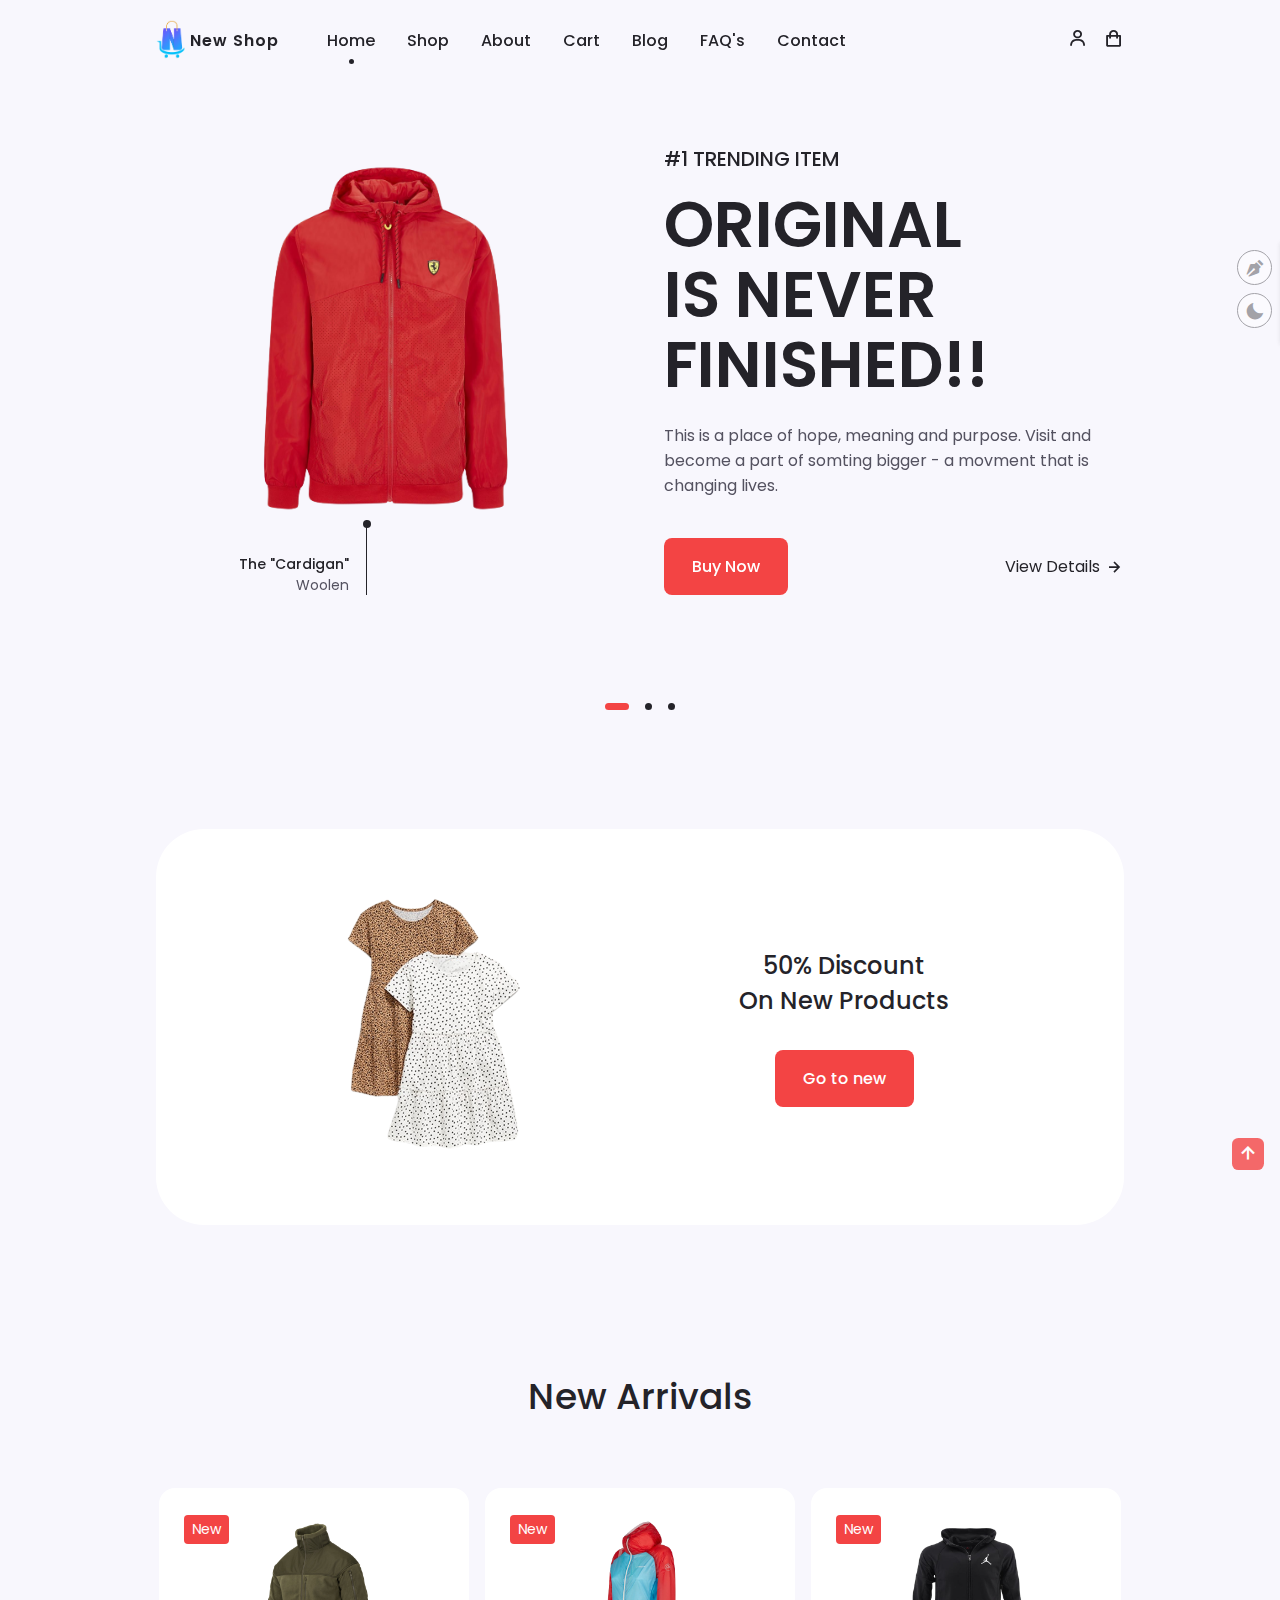
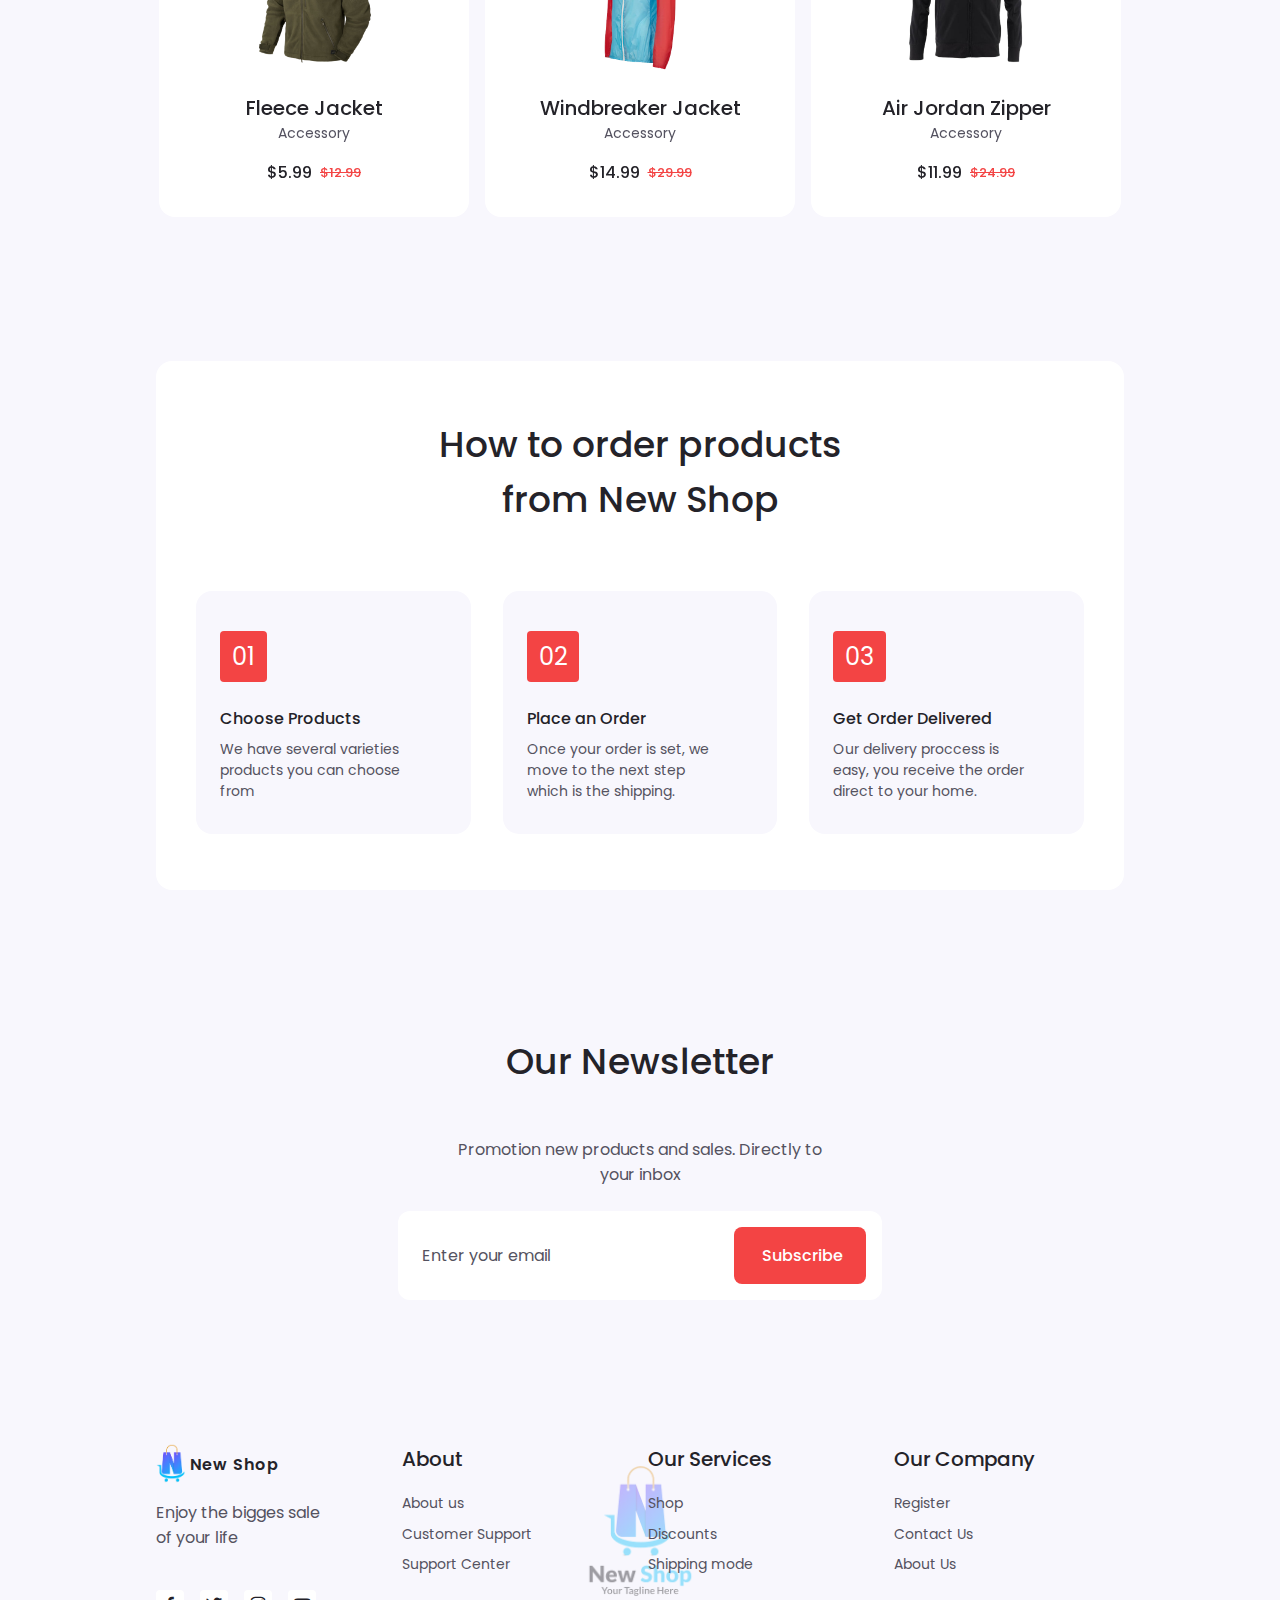
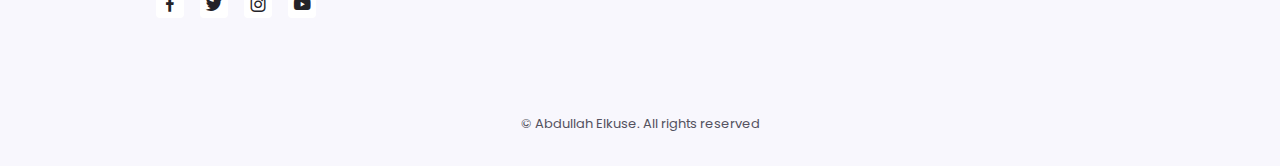
==== index.html @ 286bbd28 "front end done" ====
<!DOCTYPE html>
<html lang="en">
<head>
    <meta charset="UTF-8">
    <meta http-equiv="X-UA-Compatible" content="IE=edge">
    <meta name="viewport" content="width=device-width, initial-scale=1.0">
    <!-- BOXICONS -->
    <link href="https://unpkg.com/boxicons@2.1.4/css/boxicons.min.css" rel="stylesheet">


    <!-- SWIPER CSS -->
    <link rel="stylesheet" href="assets/css/swiper-bundle.min.css">

    <!-- CSS -->
    <link rel="stylesheet" href="assets/css/style.css">
    <link rel="stylesheet" class="js-color-style" href="assets/css/colors/color-1.css">

    <!-- FAVICON -->
    <link rel="shortcut icon" href="assets/imgs/logo-color.png" type="image/x-icon">
    <title>NewShop</title>
</head>
<body class="">
    <!-- ======================== HEADER ===========================  -->
    <header class="header" id="header">
        <nav class="nav container">
            <a href="index.html" class="nav__logo">
                <!-- <i class="bx bxs-shopping-bags nav__logo-icon"></i>  -->
                <img src="assets/imgs/logo-color.png" class="nav__logo-icon" alt="">
                New Shop
            </a>

            <div class="nav__menu" id="nav-menu">
                <ul class="nav__list">
                    <li class="nav__item">
                        <a href="index.html" class="nav__link active-link">Home</a>
                    </li>

                    <li class="nav__item">
                        <a href="shop.html" class="nav__link">Shop</a>
                    </li>

                    <li class="nav__item">
                        <a href="about.html" class="nav__link">About</a>
                    </li>

                    <li class="nav__item">
                        <a href="cart.html" class="nav__link">Cart</a>
                    </li>

                    <li class="nav__item">
                        <a href="blog.html" class="nav__link">Blog</a>
                    </li>
                    
                    <li class="nav__item">
                        <a href="faq.html" class="nav__link">FAQ's</a>
                    </li>
                    
                    <li class="nav__item">
                        <a href="contact.html" class="nav__link">Contact</a>
                    </li>
                </ul>
                <div class="nav__close" id="nav-close">
                    <i class="bx bx-x"></i>
                </div>
            </div>

            <div class="nav__btns">
                <div class="login__toggle" id="login-button">
                    <i class="bx bx-user"></i>
                </div>
                
                <div class="nav__shop" id="cart-shop">
                    <i class="bx bx-shopping-bag"></i>
                </div>

                <div class="nav__toggle" id="nav-toggle">
                    <i class="bx bx-grid-alt"></i>
                </div>

            </div>
        </nav>
    </header>


    <!-- ======================== CART ===========================  -->
    <div class="cart" id="cart">
        <i class="bx bx-x cart__close" id="cart-close"></i>

        <h2 class="cart__title-center">My Cart</h2>

        <div class="cart__container">
            <article class="cart__card">
                <div class="cart__box">
                    <img src="assets/imgs/cart-1.png" class="cart__img" alt="">
                </div>

                <div class="cart__details">
                    <h3 class="cart__title">Windbreaker</h3>
                    <span class="cart__price">$12</span>

                    <div class="cart__amount">
                        <div class="cart__amount-content">
                            <span class="cart__amount-box">
                                <i class="bx bx-minus"></i>
                            </span>
                            
                            <span class="cart__amount-number">1</span>

                            <span class="cart__amount-box">
                                <i class="bx bx-plus"></i>
                            </span>
                        </div>
                        <i class="bx bx-trash-alt cart__amount-trash"></i>
                    </div>
                </div>
            </article>

            <article class="cart__card">
                <div class="cart__box">
                    <img src="assets/imgs/cart-2.png" class="cart__img" alt="">
                </div>

                <div class="cart__details">
                    <h3 class="cart__title">Casual Hoodie</h3>
                    <span class="cart__price">$12</span>

                    <div class="cart__amount">
                        <div class="cart__amount-content">
                            <span class="cart__amount-box">
                                <i class="bx bx-minus"></i>
                            </span>
                            
                            <span class="cart__amount-number">1</span>

                            <span class="cart__amount-box">
                                <i class="bx bx-plus"></i>
                            </span>
                        </div>
                        <i class="bx bx-trash-alt cart__amount-trash"></i>
                    </div>
                </div>
            </article>

            <article class="cart__card">
                <div class="cart__box">
                    <img src="assets/imgs/cart-3.png" class="cart__img" alt="">
                </div>

                <div class="cart__details">
                    <h3 class="cart__title">Modern Spring Jacket</h3>
                    <span class="cart__price">$12</span>

                    <div class="cart__amount">
                        <div class="cart__amount-content">
                            <span class="cart__amount-box">
                                <i class="bx bx-minus"></i>
                            </span>
                            
                            <span class="cart__amount-number">1</span>

                            <span class="cart__amount-box">
                                <i class="bx bx-plus"></i>
                            </span>
                        </div>
                        <i class="bx bx-trash-alt cart__amount-trash"></i>
                    </div>
                </div>
            </article>
        </div>
        
        <div class="cart__prices">
            <span class="cart__prices-item">3 - items</span>
            <span class="cart__prices-total">$36</span>
        </div>
    </div>


    <!-- ======================== LOGIN ===========================  -->
    <div class="login" id="login">
        <i class="login__close bx bx-x" id="login-close"></i>

        <h2 class="login__title-center">Login</h2>
        <form action="" class="login__form grid">
            <div class="login__content">
                <label for="email" class="login__label">Email</label>
                <input type="email" name="email" id="login-email" class="login__input" autocomplete="email">
            </div>

            <div class="login__content">
                <label for="password" class="login__label">Password</label>
                <input type="password" name="password" id="login-password" class="login__input" autocomplete="current-password">
            </div>

            <div>
                <a href="#" class="button">Sign In</a>
            </div>

            <div>
                <p class="signup">Not a member?  <a href="registration.html">Sign up now</a></p>
            </div>
        </form>
    </div>


    <!-- ======================== MAIN ===========================  -->
    <main class="main">
        <!-- ======================== HOME ===========================  -->
        <section class="home container">
            <div class="swiper home-swiper">
                <div class="swiper-wrapper">
                    <!--  HOME SWIPER - 1  -->
                    <section class="swiper-slide">
                        <div class="home__content grid">
                            <div class="home__group">
                                <img src="./assets/imgs/cart-1.png" alt="" class="home__img">
                                <div class="home__indicator"></div>

                                <div class="home__details-img">
                                    <h4 class="home__details-title">The "Cardigan"</h4>
                                    <span class="home__details-subtitle">Woolen</span>
                                </div>
                            </div>

                            <div class="home__data">
                                <h3 class="home__subtitle">#1 TRENDING ITEM</h3>
                                <h1 class="home__title">ORIGINAL <br> IS NEVER <br> FINISHED!!</h1>
                                <p class="home__description">This is a place of hope, meaning and purpose. Visit and become a part of somting bigger - a movment that is changing lives. 
                                </p>

                                <div class="home__buttons">
                                    <a href="details.html" class="button">Buy Now</a>
                                    <a href="details.html" class="button--link button--flex">View Details <i class="bx bx-right-arrow-alt button__icon"></i></a>
                                </div>
                            </div>
                        </div>
                    </section>

                     <!--  HOME SWIPER - 2  -->
                     <section class="swiper-slide">
                        <div class="home__content grid">
                            <div class="home__group">
                                <img src="./assets/imgs/cart-2.png" alt="" class="home__img">
                                <div class="home__indicator"></div>

                                <div class="home__details-img">
                                    <h4 class="home__details-title">Street Fashion</h4>
                                    <span class="home__details-subtitle">New york</span>
                                </div>
                            </div>

                            <div class="home__data">
                                <h3 class="home__subtitle">#2 TOP BEST DUO</h3>
                                <h1 class="home__title">ARE YOU <br> STREET BODY <br> READY?!</h1>
                                <p class="home__description">Streetwear is a style of casual clothing, It grew from New York hip hop fashion and Californian surf culture to encompass elements of sportswear, punk, skateboarding and Japanese street fashion.
                                </p>

                                <div class="home__buttons">
                                    <a href="details.html" class="button">Buy Now</a>
                                    <a href="details.html" class="button--link button--flex">View Details <i class="bx bx-right-arrow-alt button__icon"></i></a>
                                </div>
                            </div>
                        </div>
                    </section>

                     <!--  HOME SWIPER - 3  -->
                     <section class="swiper-slide">
                        <div class="home__content grid">
                            <div class="home__group">
                                <img src="./assets/imgs/cart-3.png" alt="" class="home__img">
                                <div class="home__indicator"></div>

                                <div class="home__details-img">
                                    <h4 class="home__details-title">Jurry</h4>
                                    <span class="home__details-subtitle">Zipper</span>
                                </div>
                            </div>

                            <div class="home__data">
                                <h3 class="home__subtitle">#3 The New Fashion</h3>
                                <h1 class="home__title">Sale 20%<br>OFF ON<br> EVERYTHING!</h1>
                                <p class="home__description">The idea behind Gentlemen of Style was to showcase well-known style icons as well as ordinary, well dressed men to provide you with inspirations for your own outfits.</p>

                                <div class="home__buttons">
                                    <a href="details.html" class="button">Buy Now</a>
                                    <a href="details.html" class="button--link button--flex">View Details <i class="bx bx-right-arrow-alt button__icon"></i></a>
                                </div>
                            </div>
                        </div>
                    </section>
                </div>
                <div class="swiper-pagination"></div>
            </div>

        </section>


        <!-- ======================== DISCOUNT ===========================  -->
        <section class="discount section" id="discount">
            <div class="discount__container grid container">
                <img src="assets/imgs/details-1.png" alt="details-1" class="discount__img">

                <div class="discount__data">
                    <h2 class="discount__title">50% Discount <br> On New Products</h2>
                    <a href="#" class="button">Go to new</a>
                </div>
            </div>
        </section>


        <!-- ======================== NEW ARRIVALS ===========================  -->
        <section class="new section">
            <h2 class="section__title">New Arrivals</h2>

            <div class="new__container container">
                <div class="swiper new-swiper">
                    <div class="swiper-wrapper">
                        <!-- NEW CONTENT 1 -->
                        <div class="new__content swiper-slide">
                            <div class="new__tag">New</div>
                            <img src="assets/imgs/new-1.png" alt="new-1" class="new__img">
                            <h3 class="new__title">Windbreaker Jacket</h3>
                            <span class="new__subtitle">Accessory</span>

                            <div class="new__prices">
                                <span class="new__price">$14.99</span>
                                <span class="new__discount">$29.99</span>
                            </div>

                            <a href="details.html" class="button new__button">
                                <i class="bx new__icon bx-cart-alt"></i>
                            </a>
                        </div>

                        <!-- NEW CONTENT 2 -->
                        <div class="new__content swiper-slide">
                            <div class="new__tag">New</div>
                            <img src="assets/imgs/new-2.png" alt="new-1" class="new__img">
                            <h3 class="new__title">Air Jordan Zipper</h3>
                            <span class="new__subtitle">Accessory</span>

                            <div class="new__prices">
                                <span class="new__price">$11.99</span>
                                <span class="new__discount">$24.99</span>
                            </div>

                            <a href="details.html" class="button new__button">
                                <i class="bx new__icon bx-cart-alt"></i>
                            </a>
                        </div>

                        <!-- NEW CONTENT 3 -->
                        <div class="new__content swiper-slide">
                            <div class="new__tag">New</div>
                            <img src="assets/imgs/new-3.png" alt="new-1" class="new__img">
                            <h3 class="new__title">Fur Jacket</h3>
                            <span class="new__subtitle">Accessory</span>

                            <div class="new__prices">
                                <span class="new__price">$4.99</span>
                                <span class="new__discount">$9.99</span>
                            </div>

                            <a href="details.html" class="button new__button">
                                <i class="bx new__icon bx-cart-alt"></i>
                            </a>
                        </div>

                        <!-- NEW CONTENT 4 -->
                        <div class="new__content swiper-slide">
                            <div class="new__tag">New</div>
                            <img src="assets/imgs/new-4.png" alt="new-1" class="new__img">
                            <h3 class="new__title">Fleece Jacket</h3>
                            <span class="new__subtitle">Accessory</span>

                            <div class="new__prices">
                                <span class="new__price">$24.99</span>
                                <span class="new__discount">$44.99</span>
                            </div>

                            <a href="details.html" class="button new__button">
                                <i class="bx new__icon bx-cart-alt"></i>
                            </a>
                        </div>

                        <!-- NEW CONTENT 5 -->
                        <div class="new__content swiper-slide">
                            <div class="new__tag">New</div>
                            <img src="assets/imgs/new-5.png" alt="new-1" class="new__img">
                            <h3 class="new__title">Nike Hoodie</h3>
                            <span class="new__subtitle">Accessory</span>

                            <div class="new__prices">
                                <span class="new__price">$7.99</span>
                                <span class="new__discount">$14.99</span>
                            </div>

                            <a href="details.html" class="button new__button">
                                <i class="bx new__icon bx-cart-alt"></i>
                            </a>
                        </div>

                        <!-- NEW CONTENT 6 -->
                        <div class="new__content swiper-slide">
                            <div class="new__tag">New</div>
                            <img src="assets/imgs/new-6.png" alt="new-1" class="new__img">
                            <h3 class="new__title">Fleece Jacket</h3>
                            <span class="new__subtitle">Accessory</span>

                            <div class="new__prices">
                                <span class="new__price">$5.99</span>
                                <span class="new__discount">$12.99</span>
                            </div>

                            <a href="details.html" class="button new__button">
                                <i class="bx new__icon bx-cart-alt"></i>
                            </a>
                        </div>
                    </div>
                </div>
            </div>
        </section>


        <!-- ======================== STEPS  ===========================  -->
        <section class="steps section container">
            <div class="steps__bg">
                <h2 class="section__title">How to order products <br> from New Shop</h2>

                <div class="steps__container grid">
                    <!-- STEP CARD 1 -->
                    <div class="steps__card">
                        <div class="steps__card-number">01</div>
                        <h3 class="steps__card-title">Choose Products</h3>
                        <p class="steps__card-description">
                            We have several varieties products you can choose from
                        </p>
                    </div>

                    <!-- STEP CARD 2 -->
                    <div class="steps__card">
                        <div class="steps__card-number">02</div>
                        <h3 class="steps__card-title">Place an Order</h3>
                        <p class="steps__card-description">
                            Once your order is set, we move to the next step which is the shipping.
                        </p>
                    </div>

                    <!-- STEP CARD 3 -->
                    <div class="steps__card">
                        <div class="steps__card-number">03</div>
                        <h3 class="steps__card-title">Get Order Delivered</h3>
                        <p class="steps__card-description">
                            Our delivery proccess is easy, you receive the order direct to your home. 
                        </p>
                    </div>
                </div>
            </div>
            
        </section>

        <!-- ======================== NEWSLETTER ===========================  -->
        <section class="newsletter section">
            <div class="newsletter__container container">
                <h2 class="section__title">Our Newsletter</h2>
                <p class="newsletter__description">
                    Promotion new products and sales. Directly to your inbox
                </p>

                <form action="" class="newsletter__form">
                    <input type="email" name="newsletter-email" id="newsletter-email" placeholder="Enter your email" class="newsletter__input">
                    <button type="submit" class="button">Subscribe</button>
                </form>
            </div>
        </section>

    </main>


    <!-- ======================== FOOTER ===========================  -->
    <footer class="footer section ">
        <div class="footer__container container grid footer">
            <!-- FOOTER CONTENT 1 -->
            <div class="footer__content">
                <a href="#" class="footer__logo">
                    <img src="assets/imgs/logo-color.png" class="footer__logo-icon" alt="">
                    New Shop
                </a>

                <p class="footer__description">Enjoy the bigges sale <br> of your life</p>

                <div class="footer__social">
                    <a href="" class="footer__social-link"><i class="bx footer__social-icon bxl-facebook"></i></a>
                    <a href="" class="footer__social-link"><i class="bx footer__social-icon bxl-twitter"></i></a>
                    <a href="" class="footer__social-link"><i class="bx footer__social-icon bxl-instagram"></i></a>
                    <a href="" class="footer__social-link"><i class="bx footer__social-icon bxl-youtube"></i></a>
                </div>
            </div>

            <!-- FOOTER CONTENT 2 -->
            <div class="footer__content">
                <h3 class="footer__title">About</h3>

                <ul class="footer__links">
                    <li><a href="about.html" class="footer__link">About us</a></li>
                    <li><a href="#" class="footer__link">Customer Support</a></li>
                    <li><a href="#" class="footer__link">Support Center</a></li>
                </ul>
            </div>

            <!-- FOOTER CONTENT 3 -->
            <div class="footer__content">
                <h3 class="footer__title">Our Services</h3>

                <ul class="footer__links">
                    <li><a href="shop.html" class="footer__link">Shop</a></li>
                    <li><a href="index.html#discount" class="footer__link">Discounts</a></li>
                    <li><a href="#" class="footer__link">Shipping mode</a></li>
                </ul>
            </div>

            <!-- FOOTER CONTENT 4 -->
            <div class="footer__content">
                <h3 class="footer__title">Our Company</h3>

                <ul class="footer__links">
                    <li><a href="#" class="footer__link">Register</a></li>
                    <li><a href="#" class="footer__link">Contact Us</a></li>
                    <li><a href="#" class="footer__link">About Us</a></li>
                </ul>
            </div>            
        </div>
        <span class="footer__copy">&#169; Abdullah Elkuse. All rights reserved</span>
    </footer>

    
    <!-- ======================== STYLE SWITCHER ===========================  -->
    <div class="style__switcher">
        <div class=" s__icon">
            <i class="bx bxs-pen style__switcher-toggler"></i>
            <i class="bx bxs-moon day__night"></i>
        </div>
        <h4>Theme Colors </h4>
        <div class="theme__colors js-theme-colors">
            <button type="button" data-js-theme-color="color-1" class="js-theme-colors-item theme__button color-1 active"><i class="bx bx-check"></i></button>
            <button type="button" data-js-theme-color="color-2" class="js-theme-colors-item theme__button color-2"><i class="bx bx-check"></i></button>
            <button type="button" data-js-theme-color="color-3" class="js-theme-colors-item theme__button color-3"><i class="bx bx-check"></i></button>
            <button type="button" data-js-theme-color="color-4" class="js-theme-colors-item theme__button color-4"><i class="bx bx-check"></i></button>
            <button type="button" data-js-theme-color="color-5" class="js-theme-colors-item theme__button color-5"><i class="bx bx-check"></i></button>
        </div>   
    </div>

    <!-- ======================== SCROLL UP ===========================  -->
    <a href="#" class="scrollup" id="scroll-up">
        <i class="scrollup__icon bx bx-up-arrow-alt"></i>
    </a>


    <script src="assets/js/swiper-bundle.min.js"></script>
    <script src="assets/js/main.js"></script>
</body>
</html>
---- assets/css/style.css ----
@import url('https://fonts.googleapis.com/css2?family=Poppins:wght@300;400;500;600;700;800;900&display=swap');

/* ========= CSS VARIABLES ========= */
:root {
    --header-height: 3.5rem;

    /* COLORS */
    --title-color: hsl(250, 8%, 15%);
    --text-color: hsl(250, 8%, 35%);
    --body-color: hsl(250, 60%, 98%);
    --container-color: hsl(0, 0%, 100%);
    --shadow: hsla(0, 0%, 15%, .1);
    --scroll-bar-color: hsl(250, 12%, 90%);
    --scroll-thumb-color: hsl(250, 12%, 80%);

    /* FONT and TYPOGRAPGHY */
    --body-font: 'Poppins', sans-serif;
    --biggest-font-size: 4rem;
    --h1-font-size: 2.25rem;
    --h2-font-size: 1.5rem;
    --h3-font-size: 1.25rem;
    --normal-font-size: 1rem;
    --small-font-size: .875rem;
    --smaller-font-size: .813rem;

    /* FONT WEIGHT */
    --font-medium: 500;
    --font-bold: 600;

    /* MARGENS BOTTOM */
    --mb-0-5: .5rem;
    --mb-0-75: .75rem;
    --mb-1: 1rem;
    --mb-1-5: 1.5rem;
    --mb-2: 2rem;
    --mb-2-5: 2.5rem;
    --mb-3: 3rem;

    /* Z index */
    --z-tooltip: 10;
    --z-fixed: 100;
}

/* Resposive Typography */
@media screen and (max-width:991px) {
    :root {
        --biggest-font-size: 2rem;
        --h1-font-size: 1.5rem;
        --h2-font-size: 1.25rem;
        --h3-font-size: 1rem;
        --normal-font-size: .938rem;
        --small-font-size: .813rem;
        --smaller-font-size: .75rem;
    }
}

/* ================= Dark Theme ================= */
body.dark
{
    --body-color: hsl(0, 0%, 10%);
    --container-color: hsl(0, 0%, 13%);
    --text-color: hsl(0, 0%, 65%);
    --title-color: hsl(0, 1%, 85%);
    --shadow: hsla(0, 0%, 65%, .1);
    --scroll-bar-color: hsl(250, 12%, 10%);
    --scroll-thumb-color: hsl(250, 12%, 20%);

}

/* ============= BASE ============= */
* {
    box-sizing: border-box;
    margin: 0;
    padding: 0;
}

html {
    scroll-behavior: smooth;
}

body,
button,
input {
    font-family: var(--body-font);
    font-size: var(--normal-font-size);
    overflow-x: hidden;
}

body {
    background: var(--body-color);
    color: var(--text-color);
    min-height: 100vh;
}

main {
    min-height: 50vh;
}

h1,
h2,
h3,
h4 {
    color: var(--title-color);
    font-weight: var(--font-medium);
}

ul {
    list-style: none;
}

a {
    text-decoration: none;
}

img {
    max-width: 100%;
    height: auto;
}

button {
    cursor: pointer;
}

button,
input,
textarea {
    border: none;
    outline: none;
}

/* ============= THEME ============= */
/* ============= VARIABLE DARK THEME ============= */

/* ============= REUSABLE CSS CLASSES============= */
.section {
    padding: 7rem 0 2rem;
}

.section__title,
.breadcrumb__title {
    font-size: var(--h1-font-size);
}

.section__title,
.breadcrumb__subtitle {
    margin-bottom: var(--mb-3);
}

.section__title,
.breadcrumb__title,
.breadcrumb__subtitle {
    text-align: center;
}

.breadcrumb__subtitle span {
    color: var(--first-color);
}

/* ============= LAYOUT ============= */
.container {
    max-width: 968px;
    margin-left: auto;
    margin-right: auto;
}

.grid {
    display: grid;
}


/* ============= HEADER Section ============= */
.header {
    width: 100%;
    background: transparent;
    position: fixed;
    top: 0;
    left: 0;
    z-index: var(--z-fixed);
}

/* ============= NAV ============= */
.nav {
    height: calc(var(--header-height) + 1.5rem);
    display: flex;
    justify-content: space-between;
    align-items: center;
    column-gap: 3rem;

}

.nav__close,
.login__toggle,
.nav__logo,
.nav__toggle,
.nav__shop {
    color: var(--title-color);
}

.nav__logo {
    /* text-transform: lowercase; */
    font-weight: var(--font-bold);
    letter-spacing: 1px;
    display: inline-flex;
    align-items: center;
    column-gap: .25rem;
}

.nav__logo-icon {
    font-size: 1.25rem;
    width: 30px;
}

.nav__btns {
    display: flex;
    align-items: center;
    column-gap: 1rem;
    margin-left: auto;
}

.nav__close {
    font-size: 2rem;
    position: absolute;
    top: .9rem;
    right: 1.25rem;
    cursor: pointer;
}

.login__toggle,
.nav__toggle,
.nav__shop {
    font-size: 1.25rem;
    cursor: pointer;
}

.nav__list {
    display: flex;
    align-items: center;
    column-gap: 2rem;
}

.nav__link {
    color: var(--title-color);
    font-weight: var(--font-medium);
    font-size: var(--normal-font-size);
}

.nav__link:hover {
    color: var(--first-color);
}

.nav__close,
.nav__toggle {
    display: none;
}

/* Show Menu */
.show-menu {
    right: 0 !important;
}

/* Change Background Header */
.scroll-header {
    background: var(--body-color);
    box-shadow: 0 1px 4px var(--shadow);
}

/* Active Link */
.active-link {
    position: relative;
}

.active-link::before {
    content: '';
    position: absolute;
    bottom: -.75rem;
    left: 45%;
    width: 5px;
    height: 5px;
    background: var(--title-color);
    border-radius: 50%;
}


/* ============= MAIN ============= */

/* ============= HOME Section ============= */
.home__content {
    padding: 9rem 0 2rem;
    grid-template-columns: repeat(2, 1fr);
    column-gap: 3rem;
    overflow-x: hidden;
}

.home__group {
    display: grid;
    position: relative;
    padding-top: 2rem;
}

.home__img {
    height: 420px;
    transform: translateY(-3rem);
    justify-self: center;
}

.home__indicator {
    width: 8px;
    height: 8px;
    background: var(--title-color);
    border-radius: 50%;
    position: absolute;
    bottom: 15%;
    left: 45%;
}

.home__indicator::after {
    content: '';
    position: absolute;
    width: 1px;
    height: 75px;
    background: var(--title-color);
    top: 0;
    right: 45%;
}

.home__details-img {
    position: absolute;
    bottom: 0;
    right: 58%;
}

.home__details-title,
.home__details-subtitle {
    display: block;
    font-size: var(--small-font-size);
    text-align: right;
}

.home__subtitle {
    font-size: var(--h3-font-size);
    text-transform: uppercase;
    margin-bottom: var(--mb-1);
}

.home__title {
    font-size: var(--biggest-font-size);
    font-weight: var(--font-bold);
    line-height: 109%;
    margin-bottom: var(--mb-1-5);
    text-transform: uppercase;
}

.home__description {
    margin-bottom: var(--mb-2-5);
    padding-right: 2rem;

}

.home__buttons {
    display: flex;
    justify-content: space-between;
}


/* Swiper Class */

.swiper-pagination {
    position: initial;
    margin-top: var(--mb-2-5);
    margin-left: auto;
    margin-right: auto;
    text-align: center;
}

.swiper-pagination-bullet {
    width: 7px;
    height: 7px;
    background: var(--title-color);
    opacity: 1;
}

.swiper-pagination-horizontal.swiper-pagination-bullets .swiper-pagination-bullet {
    margin: 0 .5rem;
}

.swiper-pagination-bullet-active {
    background: var(--first-color);
    width: 1.5rem;
    height: 7px;
    border-radius: .5rem;
}

/* ============= BUTTONS ============= */
.button {
    display: inline-block;
    background: var(--first-color);
    color: #FFF;
    padding: 1rem 1.75rem;
    border-radius: .5rem;
    font-weight: var(--font-medium);
    transition: all .3s ease;
}

.button:hover {
    background: var(--first-color-alt);
}

.button__icon {
    font-size: 1.25rem;
}

.button--link {
    color: var(--title-color);
}

.button--flex {
    display: inline-flex;
    align-items: center;
    column-gap: .25rem;
}


/* ============= DISCOUNT Section ============= */
.discount__container {
    grid-template-columns: repeat(2, max-content);
    justify-content: center;
    align-items: center;
    column-gap: 7rem;
    background: var(--container-color);
    padding: 3rem 0;
    border-radius: 3rem;
}

.discount__img {
    width: 200px;
}

.discount__data {
    padding-left: 6rem;
    text-align: center;
}

.discount__title {
    font-size: var(--h2-font-size);
    margin-bottom: var(--mb-2);
}

/* ============= NEW ARRIVALS Section ============= */
.new__container {
    padding-top: 1rem;
}

.new__img {
    width: 150px;
    margin-bottom: var(--mb-1);
    transition: .3s;
    max-height: 150px;
    object-fit: cover;
    object-position: 100% 5%;
}

.new__content {
    background: var(--container-color);
    position: relative;
    width: 310px;
    padding: 2rem 0;
    border-radius: 1rem;
    text-align: center;
    overflow: hidden;
}

.new__tag {
    position: absolute;
    top: 8%;
    left: 8%;
    background: var(--first-color);
    color: #FFF;
    font-size: var(--small-font-size);
    padding: .25rem .5rem;
    border-radius: .25rem;
}

.new__title {
    font-size: var(--h3-font-size);
    font-weight: var(--font-medium);
}

.new__subtitle {
    display: block;
    font-size: var(--small-font-size);
    margin-bottom: var(--mb-1);
}

.new__prices {
    display: inline-flex;
    align-items: center;
    column-gap: .5rem;
}

.new__price {
    font-weight: var(--font-medium);
    color: var(--title-color);
}

.new__discount {
    text-decoration: line-through;
    color: var(--first-color);
    font-size: var(--smaller-font-size);
    font-weight: var(--font-medium);
}

.new__button {
    display: inline-flex;
    padding: .5rem;
    border-radius: .25rem .25rem .75rem .25rem;
    position: absolute;
    bottom: 0;
    right: -3rem;
}

.new__icon {
    font-size: 1.25rem;
}

.new__content:hover .new__img {
    transform: translateY(-.5rem);
}

.new__content:hover .new__button {
    right: 0;
}

/* ============= STEPS Section ============= */
.steps__bg {
    background: var(--container-color);
    padding: 3.5rem 2.5rem;
    border-radius: 1rem;
}

.steps__container {
    grid-template-columns: repeat(3, 1fr);
    column-gap: 2rem;
    row-gap: 2rem;
    padding-top: 1rem;
}

.steps__card {
    background: var(--body-color);
    padding: 2.5rem 3rem 2rem 1.5rem;
    border-radius: 1rem;
}

.steps__card-number {
    display: inline-block;
    background: var(--first-color);
    color: #FFF;
    padding: .5rem .75rem;
    border-radius: .25rem;
    font-size: var(--h2-font-size);
    margin-bottom: var(--mb-1-5);
    transition: .3s;
}

.steps__card-title {
    font-size: var(--normal-font-size);
    margin-bottom: var(--mb-0-5);
}

.steps__card-description {
    font-size: var(--small-font-size);
}

.steps__card:hover .steps__card-number {
    transform: translateY(-.25rem);
}


/* ============= NEWSLETTER Section ============= */
.newsletter__container {
    display: grid;
    grid-template-columns: .5fr;
    justify-content: center;
}

.newsletter__description {
    padding: 0 3rem;
    text-align: center;
    margin-bottom: var(--mb-1-5);
}

.newsletter__form {
    background: var(--container-color);
    padding: 1rem;
    display: flex;
    justify-content: space-between;
    border-radius: .75rem;
}

.newsletter__input {
    width: 75%;
    padding: 0 .5rem;
    background: none;
    color: var(--title-color);
}

.newsletter__input::placeholder {
    color: var(--text-color);
}


/* ============= SHOP PAGE ============= */
.shop__container {
    grid-template-columns: 1.7fr 3.3fr;
    column-gap: 1.8rem;
}

.sidebar {
    padding: 1.8rem;
    background: var(--container-color);
    border-radius: 1rem;
}

.filter__title {
    font-size: var(--h3-font-size);
    text-transform: uppercase;
}

.filter__subtitle {
    margin: 1.25rem 0 var(--mb-0-5);
    font-size: var(--normal-font-size);
}

.filter {
    display: flex;
    align-items: center;
    margin-bottom: var(--mb-0-5);
    font-size: var(--small-font-size);
    color: var(--text-color);
}

.filter label {
    flex: 1;
    cursor: pointer;
}

.filter input {
    margin-right: .75rem;
    cursor: pointer;
}

.shop__items {
    grid-template-columns: repeat(2, 1fr);
    gap: 1.6rem;
}

.shop__content {
    position: relative;
    background: var(--container-color);
    padding: 2rem 0;
    border-radius: 1rem;
    text-align: center;
    overflow: hidden;
}

.shop__img {
    width: 150px;
    aspect-ratio: 3 / 5;
    object-fit: cover;
    margin-bottom: var(--mb-1);
    transition: .3s;
}

.shop__tag {
    position: absolute;
    top: 8%;
    left: 8%;
    background: var(--first-color);
    color: #FFF;
    font-size: var(--small-font-size);
    padding: .25rem .5rem;
    border-radius: .25rem;
}

.shop__title {
    font-size: var(--h3-font-size);
    font-weight: var(--font-medium);
}

.shop__subtitle {
    display: block;
    font-size: var(--small-font-size);
    margin-bottom: var(--mb-1);
}

.shop__prices {
    display: inline-flex;
    align-items: center;
    column-gap: 0.5rem;
}

.shop__price {
    font-weight: var(--font-medium);
    color: var(--title-color);
}

.shop__discount {
    font-size: var(--smaller-font-size);
    color: var(--first-color);
    text-decoration: line-through;
}

.shop__button {
    display: inline-flex;
    padding: 0.5rem;
    border-radius: .25rem .25rem .75rem .25rem;
    position: absolute;
    bottom: 0;
    right: -3rem;
    transition: .3s;
}

.shop__icon {
    font-size: 1.25rem;
}

.shop__content:hover .shop__button {
    right: 0;
}

.shop__content:hover .shop__img {
    transform: translateY(-.5rem);
}




/* ============= PAGINATION ============= */
.pagination {
    display: flex;
    align-items: center;
    justify-content: end;
    column-gap: .8rem;
    margin-top: var(--mb-2-5);
    font-size: var(--normal-font-size);
}

.pagination__icon {
    cursor: pointer;
    font-size: var(--h2-font-size);

}

.pagination span {
    width: 2.2rem;
    aspect-ratio: 1/1;
    line-height: 36px;
    text-align: center;
    border-radius: 50%;
    align-items: center;
    cursor: pointer;

}

.pagination span.current {
    background-color: var(--first-color);
    color: #FFF;
    font-weight: var(--font-medium);
}


/* ============= [× DETAILS ×] ============= */
.details__container {
    grid-template-columns: repeat(2, 1fr);
    column-gap: 3rem;
    align-items: center;
}

.products__images {
    grid-template-columns: repeat(2, 1fr);
    gap: 1.4rem;
}

.product__img {
    background: var(--container-color);
    padding: 1.2rem 0;
    display: flex;
    justify-content: center;
    align-items: center;
    position: relative;
    border-radius: .5rem;
    cursor: pointer;
}

.product__img img {
    width: 150px;
}

.details__img-tag {
    position: absolute;
    top: 8%;
    left: 8%;
    background: var(--first-color);
    color: #FFF;
    padding: .16rem .5rem;
    border-radius: .25rem;
    font-size: var(--small-font-size);
}

.details__subtitle {
    font-size: var(--small-font-size);
    color: var(--text-color);
    margin-bottom: var(--mb-0-5);
}

.details__title {
    font-size: var(--h2-font-size);
    font-weight: var(--font-medium);
    margin-bottom: var(--mb-0-75);
}

.rating {
    display: flex;
    align-items: center;
    column-gap: 1.2rem;
    margin-bottom: var(--mb-1);
}

.rating span {
    font-size: var(--small-font-size);
}

.rating i {
    font-size: 1.25rem;
    margin-right: .1rem;
}

.details__prices {
    display: inline-flex;
    align-items: center;
    column-gap: .8rem;
    margin-bottom: var(--mb-1-5);
}

.details__price {
    font-weight: var(--font-medium);
    color: var(--title-color);
    font-size: var(--h3-font-size);
}

.details__discount {
    text-decoration: line-through;
    color: var(--first-color);
    font-weight: var(--font-medium);
}

.discount__percentage {
    background: var(--title-color);
    padding: .25rem .40rem;
    font-size: var(--smaller-font-size);
    color: #FFF;
}

.description__details {
    margin-bottom: var(--mb-2);
    font-size: var(--small-font-size);
}

.description__title {
    font-size: var(--normal-font-size);
    margin-bottom: var(--mb-0-5);
}

.details .cart__amount {
    margin-bottom: var(--mb-2-5);
}



/* ============= [× ABOUT PAGE ×] ============== */
.about__container {
    grid-template-columns: repeat(2, 1fr);
    column-gap: 7rem;
}

.about__img {
    width: 380px;
    justify-self: center;
    align-self: center;
}

.about__title {
    margin-bottom: var(--mb-1);
    text-align: start;
}

.about__description {
    margin-bottom: var(--mb-2);
}

.about__details {
    display: grid;
    grid-template-columns: 1fr;
    row-gap: 1rem;
}

.about__details-description {
    display: inline-flex;
    column-gap: .5rem;
    font-size: var(--small-font-size);
}

.about__icon {
    font-size: 1rem;
    color: var(--first-color);
    margin-top: .15rem;
}

/* ============= [× BLOG PAGE×] ============= */
.blog__container {
    row-gap: 1.8rem;
}

.blog__post {
    grid-template-columns: .8fr 1.2fr;
    column-gap: 2rem;
    align-items: center;
    background: var(--container-color);
    border-radius: 1.2rem;
    padding: 1.4rem;
}

.blog__img {
    border-radius: .8rem;
}

.blog__details {
    font-size: var(--small-font-size);
    text-align: justify;
    margin-bottom: var(--mb-1);
}

.blog__title {
    font-size: var(--h3-font-size);
    font-weight: var(--font-medium);
    margin-bottom: var(--mb-0-5);
}

.blog__data {
    font-size: var(--small-font-size);
    color: var(--text-color);
    margin-bottom: var(--mb-0-75);
}

.read__more {
    text-align: end;
}

/* ============= [× CART PAGE ×] ============= */


/* ============= [× FAQ PAGE ×] ============= */
.questions__container {
    grid-template-columns: repeat(2, 1fr);
    gap: 1.5rem;
    align-items: flex-start;
}

.questions__group {
    display: grid;
    row-gap: 2rem;
}


.questions__item {
    background: var(--container-color);
    border-radius: .25rem;
    height: max-content;
}

.questions__item-title {
    font-size: var(--small-font-size);
    font-weight: var(--font-medium);
}

.questions__icon {
    font-size: 1.25rem;
    color: var(--title-color);
}

.questions__desription {
    font-size: var(--smaller-font-size);
    padding: 0 3.5rem 2.25rem 2.75rem;
}

.questions__header {
    display: flex;
    align-items: center;
    column-gap: .5rem;
    padding: 1rem;
    cursor: pointer;
}

.questions__content {
    overflow: hidden;
    height: 0px;
}

.questions__item,
.questions__item-title,
.questions__desription,
.questions__header,
.questions__content,
.questions__icon {
    transition: .3s;
}

/* Rotate icon, change color of titles and background */
.accordion-open .questions__header,
.accordion-open .questions__content {
    background: var(--first-color);
}

.accordion-open .questions__item-title,
.accordion-open .questions__desription,
.accordion-open .questions__icon {
    color: #FFF;
}

.accordion-open .questions__icon {
    transform: rotate(45deg);
    font-size: 1.5rem;
    font-weight: var(--font-bold);

}

/* ============= [× REGISTERATION PAGE ×] ============= */


/* ============= [× CONTACT PAGE ×] ============= */
.contact__container {
    grid-template-columns: .9fr 1.1fr;
    column-gap: 1.5rem;
}

.contact__information {
    display: flex;
    align-items: center;
    margin-bottom: var(--mb-2);
}

.contact__icon {
    font-size: 2rem;
    color: var(--first-color);
    margin-right: var(--mb-0-75);
}

.contact__title {
    font-size: var(--h3-font-size);
    font-weight: var(--font-medium);
}

.contact__subtitle {
    display: block;
    row-gap: 2rem;
    font-size: var(--small-font-size);
    color: var(--text-color);
}

.contact__form {
    row-gap: 1.5rem;
}

.contact__content {
    background: var(--container-color);
    border-radius: .5rem;
    padding: .75rem 1rem .25rem;
}

.contact__label {
    font-size: var(--small-font-size);
    color: var(--title-color);
}

.contact__inputs {
    grid-template-columns: 3fr 2fr;
    column-gap: 1.5rem;
}

.contact__input {
    width: 100%;
    background: var(--container-color);
    color: var(--text-color);
    font-size: var(--normal-font-size);
    padding: .25rem .5rem .5rem 0;
}



/* ============= [× FOOTER ×] ============= */
.footer {
    position: relative;
    overflow: hidden;
}

.footer__container {
    grid-template-columns: repeat(4, 1fr);
    justify-content: center;
    column-gap: 1rem;
    position: relative;
}

.footer__container::before {
    content: '';
    position: absolute;
    width: 100%;
    height: 100%;
    background: url(/assets/imgs/logo-text.png) no-repeat local;
    top: 0;
    left: 0;
    opacity: .4;
    background-position: 50% 50%;
    background-size: auto 100%;
    z-index: -1;
}

.footer__logo {
    color: var(--title-color);
    display: inline-flex;
    align-items: center;
    column-gap: .25rem;
    font-weight: var(--font-bold);
    letter-spacing: 1px;
    margin-bottom: var(--mb-1);
    /* text-transform: lowercase; */
}

.footer__logo-icon {
    width: 30px;
}

.footer__description {
    margin-bottom: var(--mb-2-5);
}

.footer__social {
    display: flex;
    column-gap: 1rem;
    align-items: center;
}

.footer__social-link {
    display: inline-flex;
    background: var(--container-color);
    padding: .25rem;
    color: var(--title-color);
    font-size: 1.25rem;
    border-radius: .25rem;
}

.footer__social-link:hover {
    background: var(--first-color);
    color: #FFF;
}

.footer__title {
    font-size: var(--h3-font-size);
    margin-bottom: var(--mb-1);
}

.footer__links {
    display: grid;
    row-gap: .35rem;
}

.footer__link {
    font-size: var(--small-font-size);
    color: var(--text-color);
    transition: .3s;
    display: inline-block;
}

.footer__link:hover {
    color: var(--title-color);
    transform: translateX(.5rem);
}

.footer__copy {
    display: block;
    text-align: center;
    font-size: var(--smaller-font-size);
    margin-top: 6rem;
}


/* ============= SCROLL UP ============= */
.scrollup {
    position: fixed;
    right: 1rem;
    bottom: -30%;
    background: var(--first-color);
    border-radius: .4rem;
    display: inline-flex;
    align-items: center;
    justify-content: center;
    padding: .25rem;
    z-index: var(--z-tooltip);
    opacity: .8;
    transition: .4s;
}

.scrollup:hover {
    opacity: 1;
}

.scrollup__icon {
    color: #FFF;
    font-size: 1.5rem;
}

/* show Scroll up */
.show-scroll {
    bottom: 3rem;
}


/* ============= SCROLL BAR ============= */
::-webkit-scrollbar {
    width: .6rem;
    background: var(--scroll-bar-color);
    border-radius: .5rem;
}

::-webkit-scrollbar-thumb {
    background: var(--scroll-thumb-color);
    border-radius: .5rem;
}

/* ============= CART ============= */
.cart {
    position: fixed;
    background: var(--body-color);
    z-index: var(--z-fixed);
    width: 420px;
    height: 100%;
    box-shadow: -2px 0 4px var(--shadow);
    top: 0;
    right: -100%;
    padding: 3.5rem 2rem;
    transition: all .5s ease;
}

.cart__title-center {
    font-size: var(--h2-font-size);
    text-align: center;
    margin-bottom: var(--mb-3);
}

.cart__close {
    font-size: 2rem;
    color: var(--title-color);
    position: absolute;
    top: 1.25rem;
    right: .9rem;
    cursor: pointer;
}

.cart__container {
    display: grid;
    row-gap: 1.5rem;
}

.cart__card {
    display: flex;
    align-items: center;
    column-gap: 1rem;
}

.cart__box {
    background: var(--container-color);
    padding: .75rem 1.25rem;
    display: flex;
    align-items: center;
    justify-content: center;
}

.cart__img {
    width: 85px;
}

.cart__title {
    font-size: var(--normal-font-size);
    margin-bottom: var(--mb-0-5);
}

.cart__price {
    display: block;
    font-size: var(--small-font-size);
    color: var(--first-color);
    margin-bottom: var(--mb-1-5);
}

.cart__amount,
.cart__amount-content {
    display: flex;
    align-items: center;
}

.cart__amount {
    column-gap: 3rem;
}

.cart__amount-content {
    column-gap: 1rem;
}

.cart__amount-box {
    display: inline-flex;
    padding: .25rem;
    background: var(--container-color);
    cursor: pointer;
}

.cart__amount-trash {
    font-size: 1.15rem;
    color: var(--first-color);
    cursor: pointer;
}

.cart__prices {
    margin-top: 6rem;
    display: flex;
    align-items: center;
    justify-content: space-between;
}

.cart__prices-item,
.cart__prices-total {
    color: var(--title-color);
}

.cart__prices-item {
    font-size: var(--small-font-size);
}

.cart__prices-total {
    font-size: var(--h3-font-size);
    font-weight: var(--font-medium);
}

/* show cart */
.show-cart {
    right: 0 !important;
}


/* ============= LIGHTBOX ============= */
.lightbox {
    position: fixed;
    left: 0;
    top: 0;
    width: 100%;
    height: 100%;
    background: rgba(0, 0, 0, .6);
    z-index: var(--z-fixed);
    display: none;
    justify-content: center;
    align-items: center;
    cursor: zoom-out;
    padding: 1.8rem;
}

.lightbox__img {
    height: auto;
    width: auto;
    max-width: 100%;
    max-height: 450px;
    cursor: pointer;
    display: block;
    padding: .6rem;
    background: var(--container-color);
}

.lightbox__content {
    position: relative;
}

.lightbox__close {
    position: absolute;
    top: -2.6rem;
    right: 0;
    height: 40px;
    width: 40px;
    color: #FFF;
    font-size: 2rem;
    text-align: end;
    line-height: 40px;
    cursor: pointer;
}

.lightbox__caption {
    position: absolute;
    left: 0;
    bottom: -2.2rem;
    width: 100%;
    display: flex;
    justify-content: space-between;
    font-size: var(--normal-font-size);
    color: #FFF;
    font-weight: var(--font-medium);
    z-index: -1;
}

.lightbox__controls .prev__item,
.lightbox__controls .next__item {
    position: absolute;
    height: 40px;
    width: 40px;
    background-color: var(--body-color);
    color: var(--title-color);
    border-radius: 50%;
    display: flex;
    justify-content: center;
    align-items: center;
    cursor: pointer;
    top: 50%;
    margin-top: -20px;
    z-index: 110;
    transition: all .3s ease;
}

.lightbox__controls .prev__item {
    left: 1.8rem;
}

.lightbox__controls .next__item {
    right: 1.8rem;
}

.lightbox__controls .prev__item .bx,
.lightbox__controls .next__item .bx {
    font-size: 2rem;
}

.lightbox__controls .prev__item:hover,
.lightbox__controls .next__item:hover {
    transform: scale(1.15);
    background: var(--first-color);
    color: #FFF;
}

.lightbox__controls .prev__item:active,
.lightbox__controls .next__item:active {
    transform: scale(1.15);
    background: var(--first-color);
    color: #FFF;
}

/* lightbox - open */
.lightbox.open {
    display: flex;
}

/* lightbox open animation */
.lightbox.open .lightbox__content {
    animation: lightboxImage .5s ease;
}

@keyframes lightboxImage {
    0% {
        transform: scale(.8);
    }

    100% {
        transform: scale(1);
    }

}

/* ============= LOGIN ============= */
.login {
    position: fixed;
    background: var(--body-color);
    z-index: var(--z-fixed);
    width: 420px;
    height: 100%;
    box-shadow: -2px 0 4px var(--shadow);
    top: 0;
    right: -100%;
    padding: 3.5rem 2rem;
    transition: all .5s ease;
}

.login__title-center {
    font-size: var(--h2-font-size);
    text-align: center;
    margin-bottom: var(--mb-3);
}

.login__close {
    font-size: 2rem;
    color: var(--title-color);
    position: absolute;
    top: 1.25rem;
    right: .9rem;
    cursor: pointer;
}

.login__form {
    row-gap: 1.5rem;
}

.login__content {
    background: var(--container-color);
    border-radius: .5rem;
    padding: .75rem 1rem .25rem;
}

.login__label {
    font-size: var(--small-font-size);
    color: var(--title-color);
}

.login__input {
    width: 100%;
    background: var(--container-color);
    color: var(--text-color);
    font-size: var(--normal-font-size);
    padding: .25rem .5rem .5rem 0;
}

.signup {
    color: var(--title-color);
    font-size: var(--small-font-size);
    font-weight: var(--font-medium);
}

.signup a {
    color: var(--first-color);
}

/* show login */
.show-login {
    right: 0;
}


/* =============================[+ STYLE SWItCHER +]============================= */
.style__switcher{
    position: fixed;
    top: 26%;
    right: 0;
    width: 200px;
    z-index: var(--z-tooltip);
    background: var(--container-color);
    padding: 1rem;
    box-shadow: -.5rem .5rem 4px var(--shadow);
    border-radius: .2rem;
    transform: translateX(calc(100% + .5rem)); /* .5rem : the box shadow*/
    transition: .3s;
}

.style__switcher .s__icon{
    position: absolute;
    text-align: center;
    right: 100%;
    /* top: 5%; */
    margin-right: 1rem;
    display: grid;
    row-gap: .5rem;
}

.style__switcher .s__icon i{
    width: 35px;
    height: 35px;
    font-size: 1.25rem;
    color: var(--title-color);
    background: var(--container-color);
    cursor: pointer;
    display: inline-flex;
    justify-content: center;
    align-items: center;
    border-radius: 50%;
    border: .1rem solid var(--title-color);
    opacity: .4;
    transition: .3s;
}
.style__switcher .s__icon i:hover{
    opacity: 1;
    scale: 1.2;
}
.style__switcher h4{
    margin-bottom: var(--mb-1);
    color: var(--title-color);
    font-size: var(--normal-font-size);
    font-weight: var(--font-medium);
}

.style__switcher .theme__colors {
    display: flex;
    justify-content: space-between;
    flex-wrap: wrap;
}

.style__switcher .theme__colors button{
    height: 30px;
    width: 30px;
    position: relative;
    border-radius: 50%;
    vertical-align: middle;
}

.style__switcher .theme__colors button i{
    color: #FFF;
    font-size: 1.2rem;
    position: absolute;
    top: 50%;
    left: 50%;
    transform: translate(-50%, -50%);
    display: none;
}


.style__switcher .theme__colors .color-1{background: hsl(0, 88%, 61%);}
.style__switcher .theme__colors .color-2{background: hsl(260, 88%, 61%);}
.style__switcher .theme__colors .color-3{background: hsl(336, 88%, 61%);}
.style__switcher .theme__colors .color-4{background: hsl(284, 88%, 61%);}
.style__switcher .theme__colors .color-5{background: hsl(375, 88%, 61%);}




/* style switcher open */
.style__switcher.open{
    transform: translateX(-10px);
}

.style__switcher.open .style-switcher-toggler{
    opacity: 1;
}


/* active theme color */
.style__switcher .theme__colors button.active{
    border: .1rem solid var(--title-color);
}

.style__switcher .theme__colors button.active i{
    display: block;
}



/* =============================[+ BREAK POINTS +]============================= */
/* LARG DEVICES */
@media (max-width: 1200px) {
    .home__img {
        height: 400px;
    }


}

@media (max-width: 992px) {
    .container {
        margin-left: var(--mb-1-5);
        margin-right: var(--mb-1-5);
    }

    .section__title {
        font-size: var(--h2-font-size);
        margin-bottom: var(--mb-2);
    }

    .home__content {
        padding: 8rem 0 2rem;
    }

    .home__img {
        height: 300px;
        transform: translateY(0);
    }

    .home__indicator {
        bottom: initial;
        left: initial;
        top: 7rem;
        right: 2rem;
    }

    .home__indicator::after {
        top: -3rem;
        height: 48px;
    }

    .home__details-img {
        right: .5rem;
        bottom: initial;
    }

    .home__description {
        padding-right: 0;
    }

    .swiper-pagination {
        margin-top: var(--mb-2);
    }

    .discount__container {
        column-gap: 3rem;
    }

    .new__content {
        width: 242px;
        padding: 2rem 0 1.5rem 0;
    }

    .new__img {
        width: 120px;
    }

    .new__img,
    .new__subtitle {
        margin-bottom: var(--mb-0-5);
    }

    .new__title {
        font-size: var(--normal-font-size);
    }

    .steps__bg {
        padding: 3rem 2rem 2rem;
    }

    .steps__container {
        grid-template-columns: repeat(2, 1fr);
    }

    .shop__container {
        grid-template-columns: 1.6fr 3.4fr;
    }

    .shop__content {
        padding: 2rem 0 1.5rem 0;
        border-radius: .75rem;
    }

    .shop__img {
        width: 120px;
    }

    .shop__img,
    .shop__subtitle {
        margin-bottom: var(--mb-0-5);
    }

    .shop__title {
        font-size: var(--normal-font-size);
    }

    .blog__post {
        column-gap: 1.6rem;
    }

    .blog__title {
        font-size: var(--normal-font-size);
    }

    .questions__group {
        row-gap: 1.5rem;
    }

    .questions__header {
        padding: .75rem .5rem;
    }

    .questions__desription {
        padding: 0 1.25rem 1.25rem 2.5rem;
    }

    .contact__inputs {
        grid-template-columns: 1fr;
        row-gap: 1.5rem;
    }

    .about__container {
        column-gap: 4rem;
    }

    .about__img {
        width: 280px;
    }

    .details__container {
        grid-template-columns: 1.1fr .9fr;
    }

    .products__images {
        gap: 1.4rem;
    }

    .details__title {
        margin-bottom: var(--mb-0-5);
    }
}

/* MEDIUM DEVICES */
@media (max-width: 767px) {
    body {
        margin: var(--header-height) 0 0 0;
    }

    .nav {
        height: var(--header-height);
    }

    .nav__menu {
        position: fixed;
        background: var(--body-color);
        top: var(--header-height);
        right: -100%;
        width: 100%;
        height: 100%;
        padding: 6rem 2rem 3.5rem;
        transition: right .4s;
        overflow-y: scroll;
    }

    .nav__list {
        flex-direction: column;
        row-gap: 2rem;
        overflow-y: scroll;
    }

    .nav__close,
    .nav__toggle {
        display: block;
    }

    .section {
        padding: 4.5rem 0 2rem;
    }

    .home__content {
        padding: 0;
        grid-template-columns: 1fr;
        row-gap: 1rem;
    }

    .home__img {
        height: 250px;
    }

    .home__title {
        margin-bottom: var(--mb-1);
    }

    .home__description {
        margin-bottom: var(--mb-1-5);
    }

    .swiper-pagination {
        margin-top: var(--mb-1-5);
    }

    .discount__container {
        grid-template-columns: 1fr;
        row-gap: 1.25rem;
        padding: 2.5rem 0 1.5rem;
        border-radius: 1rem;
    }

    .discount__img {
        justify-self: center;
        order: 1;
    }

    .discount__data {
        padding-left: 0;
    }

    .newsletter__container {
        grid-template-columns: .7fr;
    }

    .shop__container {
        grid-template-columns: 520px;
        justify-content: center;
        row-gap: 2rem;
    }

    .sidebar {
        order: 1;
    }

    .pagination {
        justify-content: center;
    }

    .blog__post {
        grid-template-columns: repeat(2, 1fr);
    }

    .questions__container {
        grid-template-columns: 1fr;
    }

    .about__container {
        grid-template-columns: 1fr;
        row-gap: 2rem;
    }

    .about__img {
        min-width: 70%;

    }

    .details__container {
        grid-template-columns: .8fr;
        justify-content: center;
        row-gap: 2rem;
    }

    .footer__container {
        grid-template-columns: 1fr;
        row-gap: 3rem;
        justify-content: start;
    }

    .footer__copy {
        margin-top: 4.5rem;
    }

}

@media (max-width: 576px) {
    .steps__container {
        grid-template-columns: 1fr;
    }

    .steps__bg {
        padding: 3rem 2rem 2rem;
    }

    .newsletter__container {
        grid-template-columns: 1fr;
    }

    .shop__container {
        grid-template-columns: .8fr;
    }

    .shop__items {
        grid-template-columns: 1fr;
    }

    .sidebar {
        padding: 1.25rem 1.4rem;
    }

    .pagination span {
        width: 1.8rem;
        height: 1.8rem;
        line-height: 30px;
    }

    .pagination {
        column-gap: .4rem;
    }

    .blog__post {
        grid-template-columns: 1fr;
        row-gap: .8rem;
    }

    .login,
    .cart {
        width: 100%;
    }

    .active-link::before {
        bottom: 43%;
        left: -.75rem;
    }

    .contact__container {
        grid-template-columns: 1fr;
        row-gap: 2rem;
    }

    .details__container {
        grid-template-columns: 1fr;
    }
}

/* SMALL DEVICES */
@media (max-width: 320px) {
    .container {
        margin-left: var(--mb-1);
        margin-right: var(--mb-1);
    }

    .nav {
        column-gap: 0;
    }

    .home__img {
        height: 200px;
    }

    .home__buttons {
        flex-direction: column;
        row-gap: 1.5rem;
        width: max-content;
    }

    .steps__bg {
        padding: 2rem 1rem;
    }

    .steps__card {
        padding: 1.5rem;
    }

    .nav__list {
        row-gap: 1rem;

    }

    .shop__container {
        grid-template-columns: 1fr;
    }

    .pagination span {
        font-size: var(--small-font-size);
    }

    .blog__post {
        padding: .8rem;
    }

    .products__images {
        grid-template-columns: 1fr;
    }
}
---- assets/css/colors/color-1.css ----
:root
{
    --hue: 0;
    --first-color: hsl(var(--hue), 88%, 61%);
    --first-color-alt: hsl(var(--hue), 88%, 58%);
}
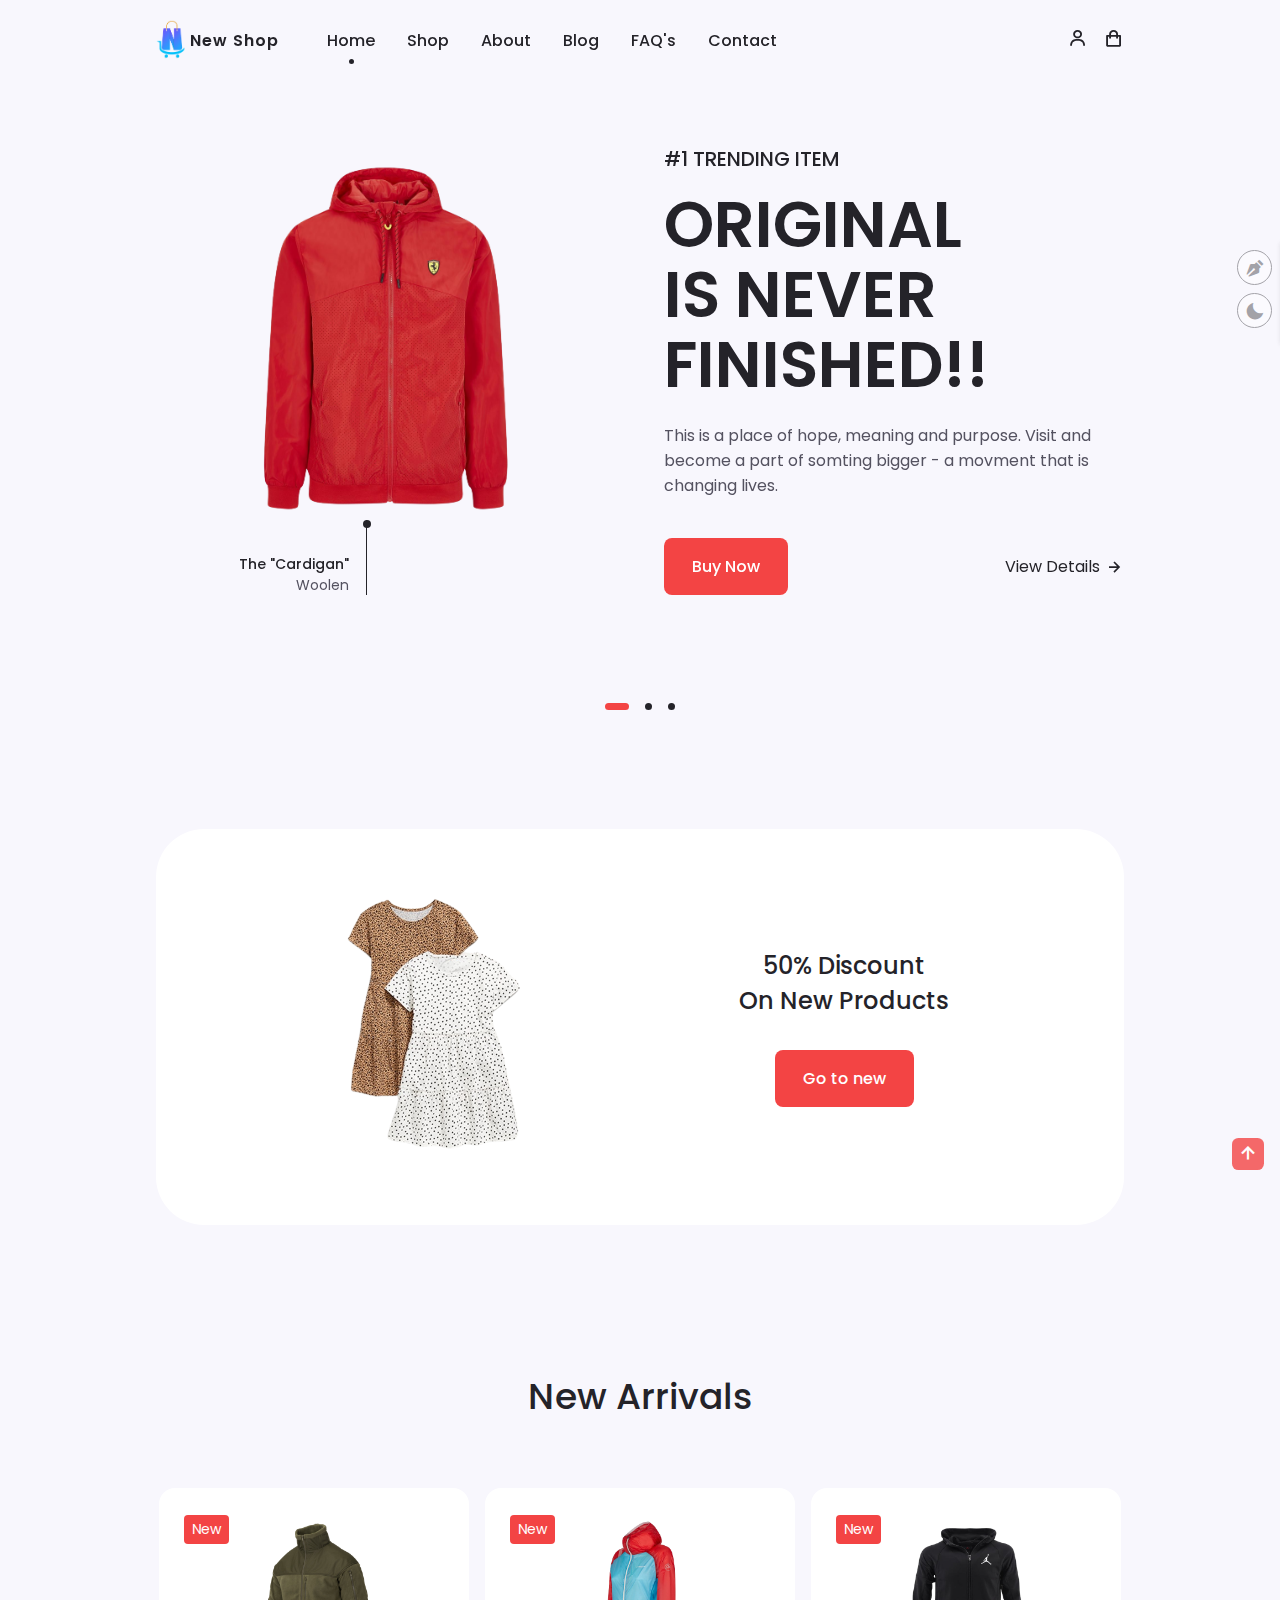
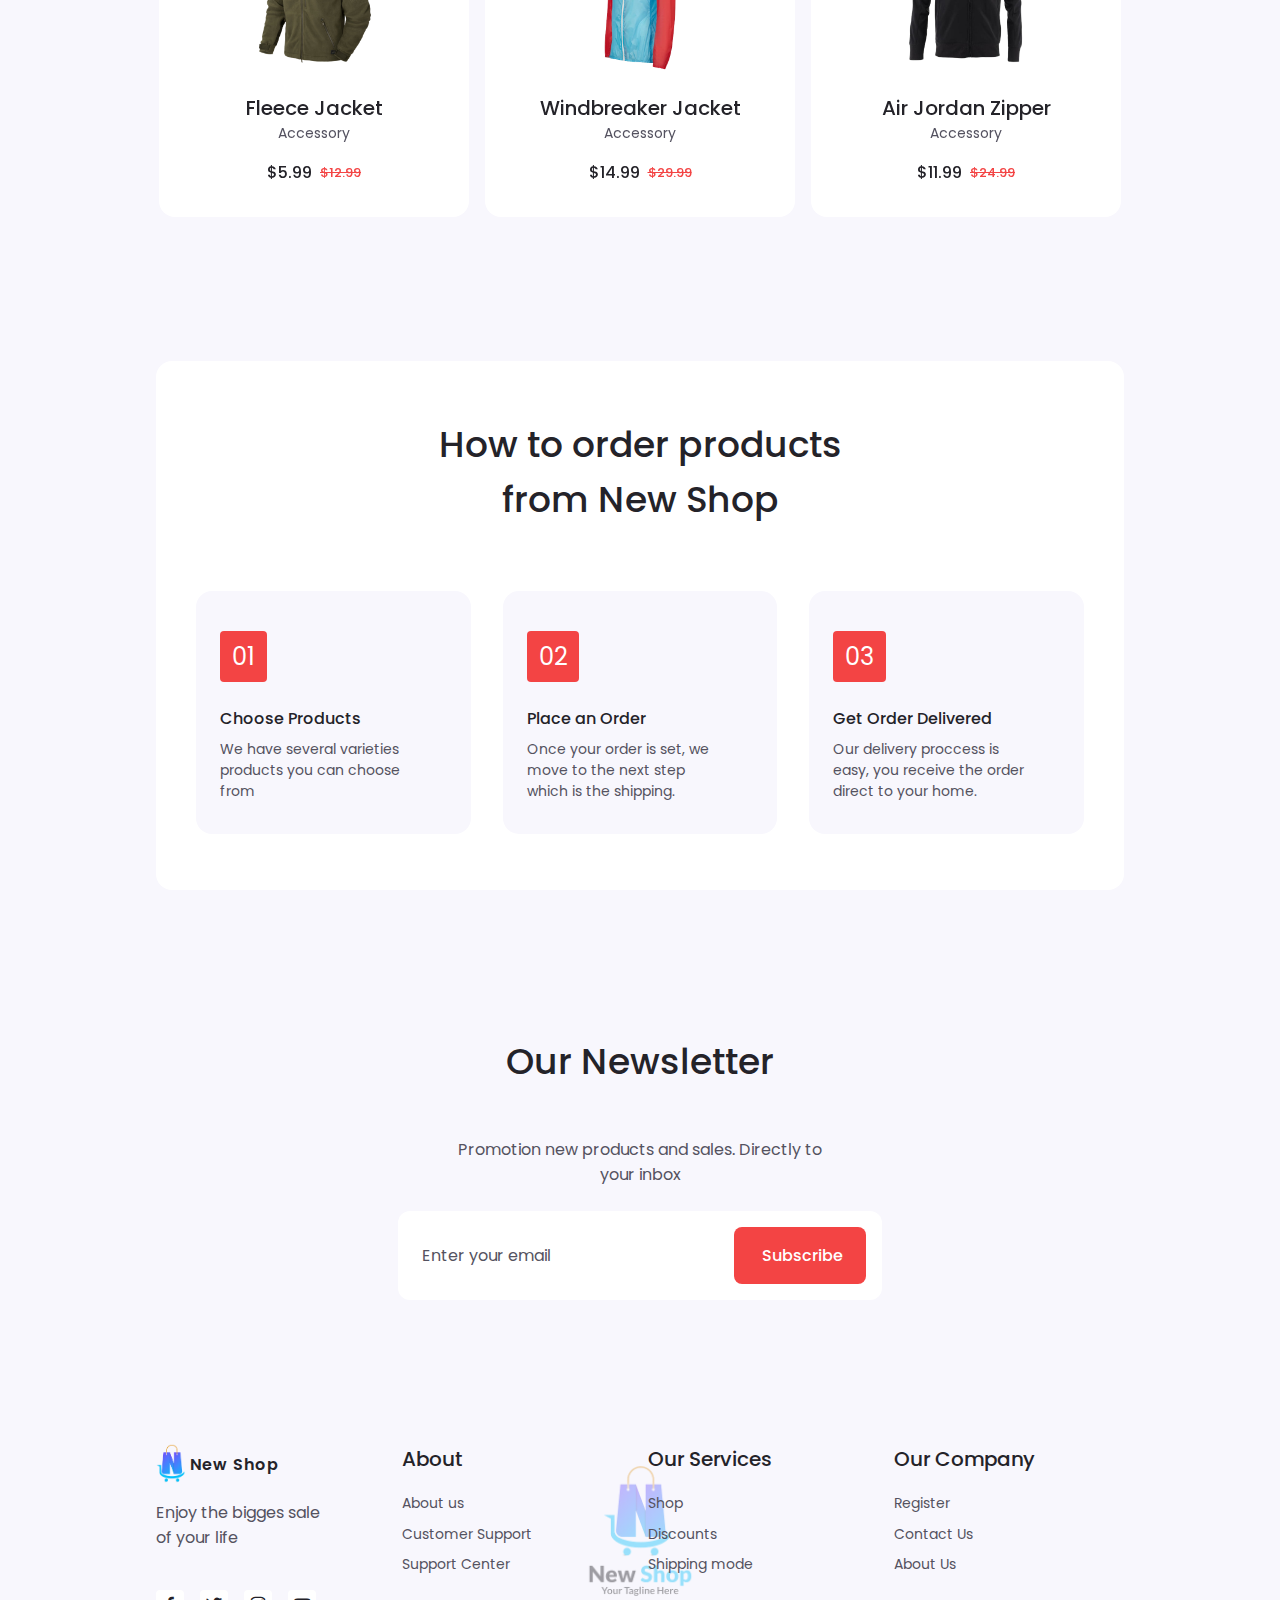
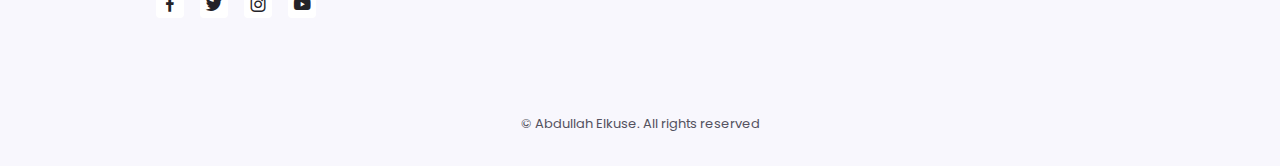
==== commit a2ded3ed: "CartPage removed" ====
--- a/index.html
+++ b/index.html
@@ -41,10 +41,6 @@
 
                     <li class="nav__item">
                         <a href="about.html" class="nav__link">About</a>
-                    </li>
-
-                    <li class="nav__item">
-                        <a href="cart.html" class="nav__link">Cart</a>
                     </li>
 
                     <li class="nav__item">
